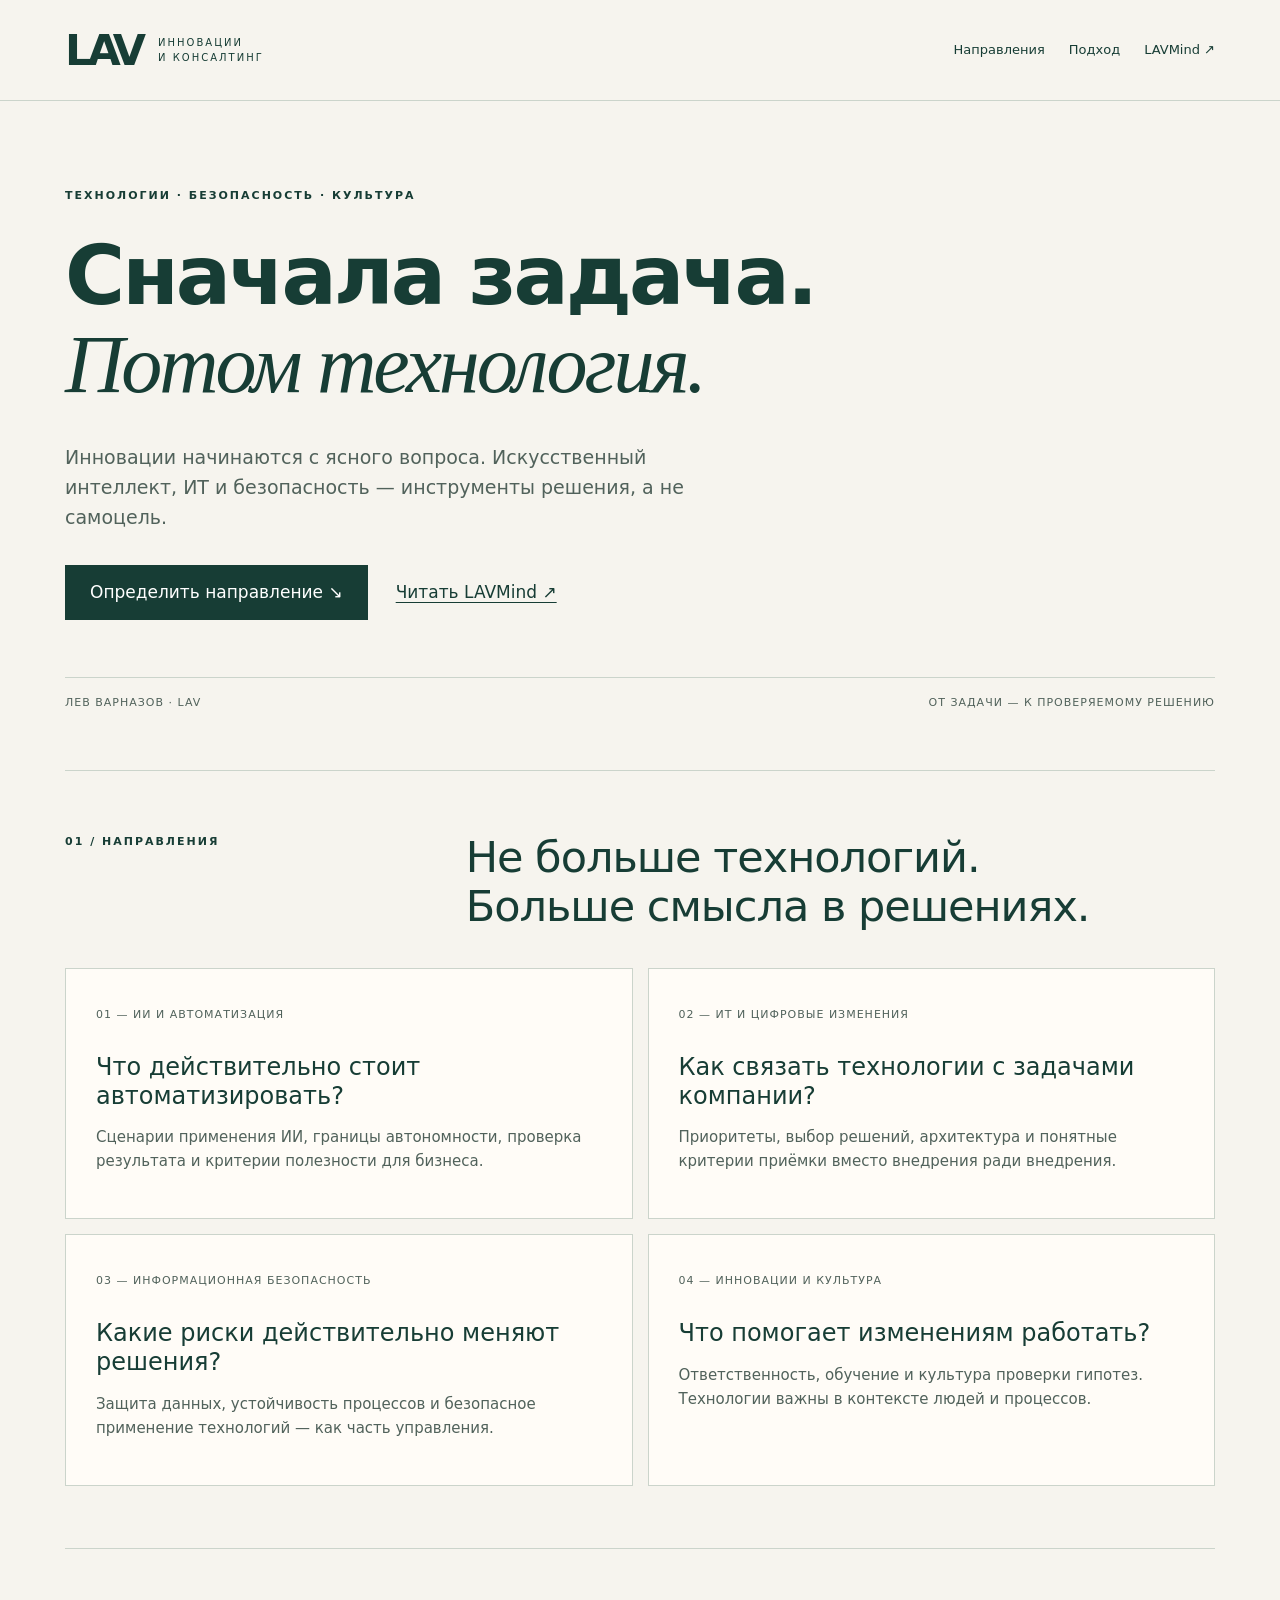
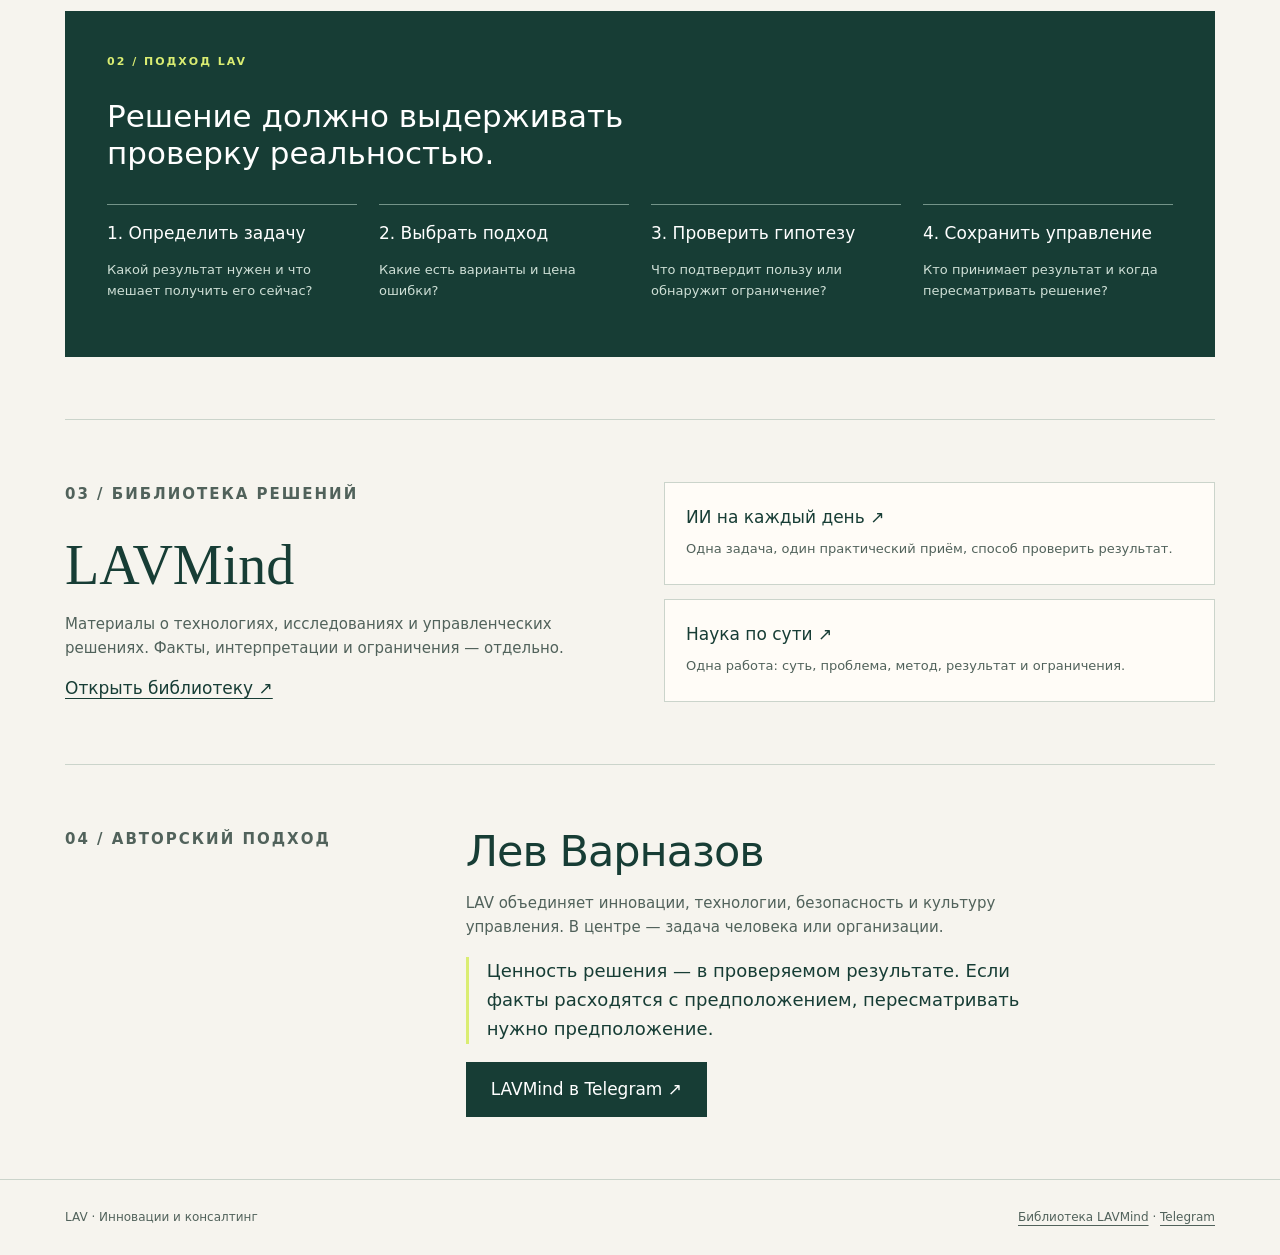
==== site/index.html @ 18399ae2 "release: authorized corporate homepage and empty Mind library" ====
<!doctype html><html lang="ru"><head><meta charset="utf-8"><meta name="viewport" content="width=device-width,initial-scale=1"><meta name="robots" content="index,follow"><meta name="theme-color" content="#173d35"><title>LAV — инновации и консалтинг</title><meta name="description" content="Лев Варназов. Инновации, искусственный интеллект, ИТ, безопасность и культура управления. Сначала задача, потом технология."><link rel="canonical" href="https://varnazov.com/"><meta property="og:type" content="website"><meta property="og:title" content="LAV — инновации и консалтинг"><meta property="og:description" content="Сначала задача, потом технология."><meta property="og:url" content="https://varnazov.com/"><style>
:root{--ink:#173d35;--paper:#f6f4ee;--line:#cbd4cb;--muted:#51625b;--accent:#daed72}
*{box-sizing:border-box}html{scroll-behavior:smooth}body{margin:0;background:var(--paper);color:var(--ink);font:17px/1.6 system-ui,-apple-system,"Segoe UI",sans-serif}a{color:inherit;text-underline-offset:4px}a:focus-visible{outline:3px solid var(--ink);outline-offset:4px}.wrap{width:min(1150px,calc(100% - 64px));margin:auto}.skip{position:absolute;left:10px;top:-70px;background:white;padding:12px;z-index:10}.skip:focus{top:10px}header{border-bottom:1px solid var(--line)}.nav{display:flex;justify-content:space-between;align-items:center;gap:24px;min-height:100px}.brand{display:flex;gap:17px;align-items:center;text-decoration:none}.mark{font-size:43px;letter-spacing:-5px;font-weight:800;line-height:1}.brand small{font-size:10px;line-height:1.5;letter-spacing:2px;text-transform:uppercase}nav{display:flex;gap:24px;flex-wrap:wrap;font-size:13px}nav a{text-decoration:none}nav a:hover{text-decoration:underline}.hero{padding:86px 0 58px}.eyebrow{font-size:11px;text-transform:uppercase;letter-spacing:2px;font-weight:650;margin:0 0 27px}.hero h1{font-size:clamp(44px,6.5vw,82px);font-weight:550;line-height:1.08;letter-spacing:-3px;margin:0 0 32px}.hero h1 em{font-family:Georgia,serif;font-weight:400}.intro{max-width:650px;font-size:19px;color:var(--muted);margin:0 0 32px}.actions{display:flex;gap:28px;align-items:center;flex-wrap:wrap}.btn{background:var(--ink);color:white;display:inline-block;padding:13px 24px;border:1px solid var(--ink);text-decoration:none}.btn:hover{background:#2d6658}.meta{border-top:1px solid var(--line);padding-top:16px;margin-top:57px;display:flex;justify-content:space-between;gap:20px;text-transform:uppercase;letter-spacing:1px;color:var(--muted);font-size:11px}.section{padding:62px 0;border-top:1px solid var(--line)}.section-head{display:grid;grid-template-columns:1fr 2fr;gap:26px;margin-bottom:36px}.section-head h2,.about h2{font-size:clamp(28px,4vw,43px);font-weight:500;line-height:1.15;letter-spacing:-1px;margin:0}.grid{display:grid;grid-template-columns:1fr 1fr;gap:15px}.card{background:#fffcf7;border:1px solid var(--line);padding:30px;min-height:220px}.card small{font-size:11px;color:var(--muted);letter-spacing:1px}.card h3{font-size:24px;font-weight:500;line-height:1.2;margin:27px 0 12px}.card p,.about p,.library p{font-size:15px;color:var(--muted);max-width:570px}.approach{background:var(--ink);color:white;padding:42px;margin:0}.approach .eyebrow{color:var(--accent)}.approach h2{font-size:31px;font-weight:500;max-width:650px;line-height:1.2;margin:0 0 32px}.steps{display:grid;grid-template-columns:repeat(4,1fr);gap:22px}.steps article{border-top:1px solid #749489;padding-top:15px}.steps b{font-weight:500}.steps p{font-size:13px;color:#cedfd6}.library{display:grid;grid-template-columns:1fr 1fr;gap:48px}.library h2{font:normal 56px Georgia,serif;margin:0 0 8px}.series{display:grid;gap:14px}.series a{display:block;background:#fffcf7;padding:21px;text-decoration:none;border:1px solid var(--line)}.series a:hover{border-color:var(--ink)}.series strong{font-weight:500}.series span{display:block;font-size:13px;color:var(--muted);margin-top:8px}.about{display:grid;grid-template-columns:1fr 2fr;gap:26px}.about .quote{border-left:3px solid var(--accent);padding-left:18px;font-size:18px;color:var(--ink)}footer{border-top:1px solid var(--line);padding:28px 0;color:var(--muted);font-size:12px}.foot{display:flex;justify-content:space-between;gap:20px;flex-wrap:wrap}@media(max-width:750px){.wrap{width:min(100% - 40px,1150px)}.nav{padding:24px 0;align-items:flex-start}.brand{gap:12px}.mark{font-size:35px}.brand small{font-size:8px;letter-spacing:1px}nav{font-size:12px;gap:10px;justify-content:flex-end;max-width:145px}.hero{padding:54px 0}.hero h1{letter-spacing:-2px}.intro{font-size:17px}.meta{font-size:9px}.section{padding:43px 0}.section-head,.grid,.library,.about{grid-template-columns:1fr;gap:16px}.card{min-height:0;padding:24px}.card h3{margin:19px 0 10px}.approach{padding:30px 22px;margin:0 -20px}.steps{grid-template-columns:1fr 1fr}.library h2{font-size:46px}}@media(prefers-reduced-motion:reduce){html{scroll-behavior:auto}}
</style></head><body><a class="skip" href="#content">К содержимому</a><header><div class="wrap nav"><a class="brand" href="/" aria-label="LAV — главная"><span class="mark">LAV</span><small>Инновации<br>и консалтинг</small></a><nav aria-label="Навигация"><a href="#focus">Направления</a><a href="#approach">Подход</a><a href="/mind/">LAVMind ↗</a></nav></div></header><main id="content" class="wrap">
<section class="hero"><p class="eyebrow">Технологии · Безопасность · Культура</p><h1>Сначала задача.<br><em>Потом технология.</em></h1><p class="intro">Инновации начинаются с ясного вопроса. Искусственный интеллект, ИТ и безопасность — инструменты решения, а не самоцель.</p><div class="actions"><a class="btn" href="#focus">Определить направление ↘</a><a href="/mind/">Читать LAVMind ↗</a></div><div class="meta"><span>Лев Варназов · LAV</span><span>От задачи — к проверяемому решению</span></div></section>
<section class="section" id="focus"><div class="section-head"><p class="eyebrow">01 / Направления</p><h2>Не больше технологий.<br>Больше смысла в решениях.</h2></div><div class="grid"><article class="card"><small>01 — ИИ И АВТОМАТИЗАЦИЯ</small><h3>Что действительно стоит автоматизировать?</h3><p>Сценарии применения ИИ, границы автономности, проверка результата и критерии полезности для бизнеса.</p></article><article class="card"><small>02 — ИТ И ЦИФРОВЫЕ ИЗМЕНЕНИЯ</small><h3>Как связать технологии с задачами компании?</h3><p>Приоритеты, выбор решений, архитектура и понятные критерии приёмки вместо внедрения ради внедрения.</p></article><article class="card"><small>03 — ИНФОРМАЦИОННАЯ БЕЗОПАСНОСТЬ</small><h3>Какие риски действительно меняют решения?</h3><p>Защита данных, устойчивость процессов и безопасное применение технологий — как часть управления.</p></article><article class="card"><small>04 — ИННОВАЦИИ И КУЛЬТУРА</small><h3>Что помогает изменениям работать?</h3><p>Ответственность, обучение и культура проверки гипотез. Технологии важны в контексте людей и процессов.</p></article></div></section>
<section class="section" id="approach"><div class="approach"><p class="eyebrow">02 / Подход LAV</p><h2>Решение должно выдерживать проверку реальностью.</h2><div class="steps"><article><b>1. Определить задачу</b><p>Какой результат нужен и что мешает получить его сейчас?</p></article><article><b>2. Выбрать подход</b><p>Какие есть варианты и цена ошибки?</p></article><article><b>3. Проверить гипотезу</b><p>Что подтвердит пользу или обнаружит ограничение?</p></article><article><b>4. Сохранить управление</b><p>Кто принимает результат и когда пересматривать решение?</p></article></div></div></section>
<section class="section library" id="mind"><div><p class="eyebrow">03 / Библиотека решений</p><h2>LAVMind</h2><p>Материалы о технологиях, исследованиях и управленческих решениях. Факты, интерпретации и ограничения — отдельно.</p><a href="/mind/">Открыть библиотеку ↗</a></div><div class="series"><a href="/mind/series/daily_ai/"><strong>ИИ на каждый день ↗</strong><span>Одна задача, один практический приём, способ проверить результат.</span></a><a href="/mind/series/research_review/"><strong>Наука по сути ↗</strong><span>Одна работа: суть, проблема, метод, результат и ограничения.</span></a></div></section>
<section class="section about" id="about"><p class="eyebrow">04 / Авторский подход</p><div><h2>Лев Варназов</h2><p>LAV объединяет инновации, технологии, безопасность и культуру управления. В центре — задача человека или организации.</p><p class="quote">Ценность решения — в проверяемом результате. Если факты расходятся с предположением, пересматривать нужно предположение.</p><a class="btn" href="https://t.me/lavmind" rel="noopener noreferrer">LAVMind в Telegram ↗</a></div></section></main><footer><div class="wrap foot"><span>LAV · Инновации и консалтинг</span><span><a href="/mind/">Библиотека LAVMind</a> · <a href="https://t.me/lavmind" rel="noopener noreferrer">Telegram</a></span></div></footer></body></html>
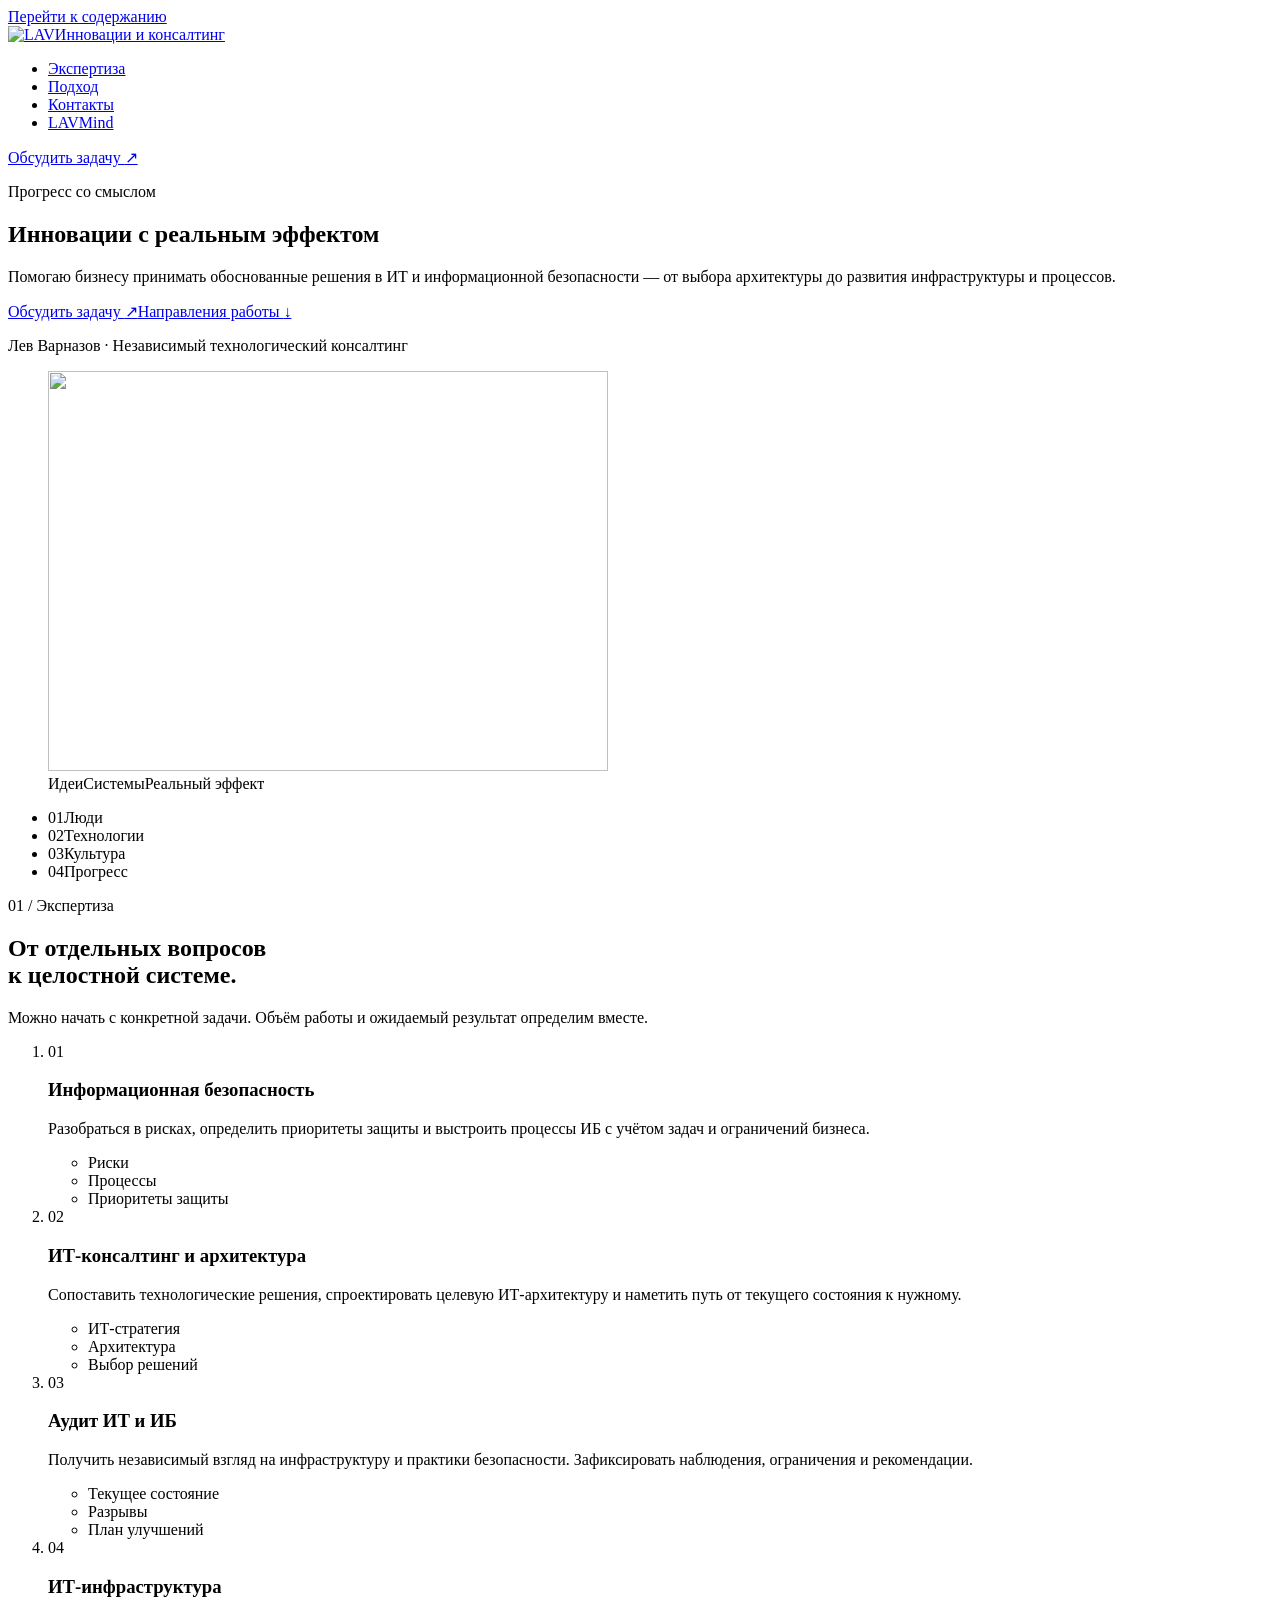
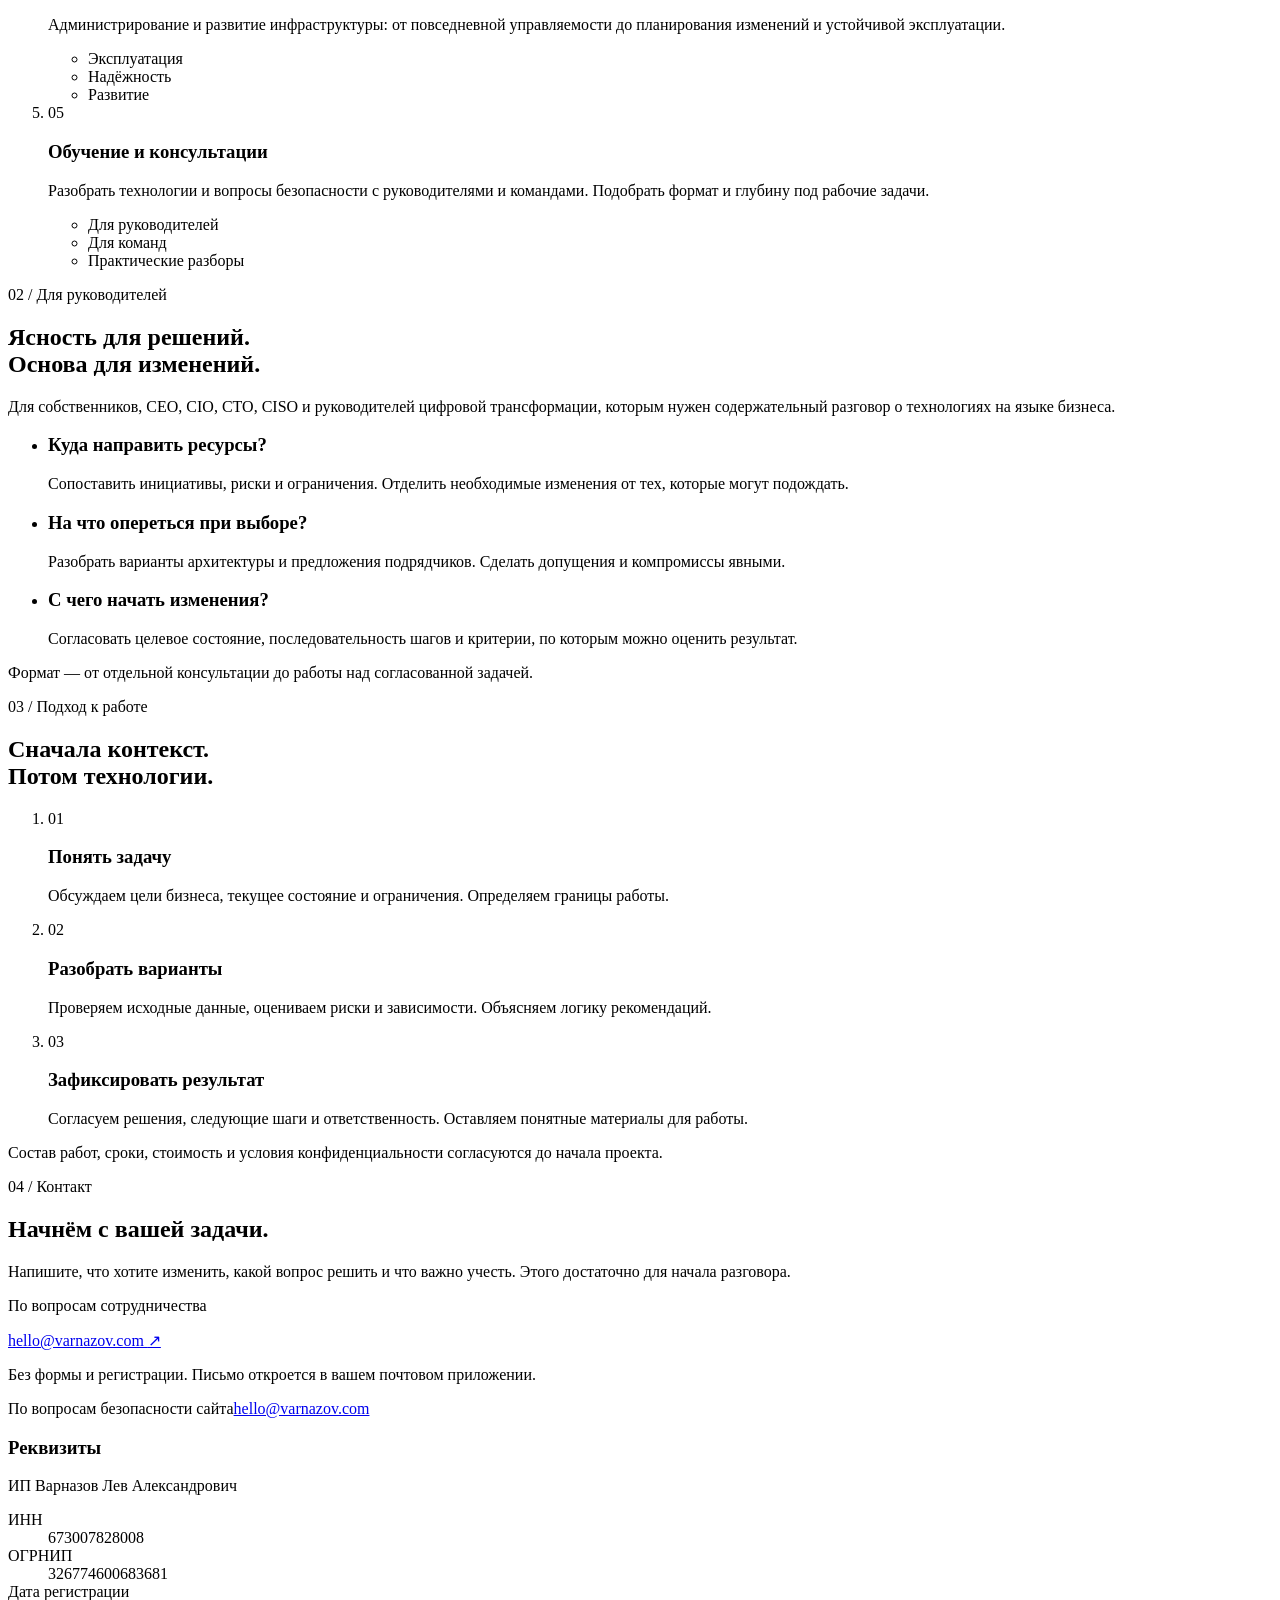
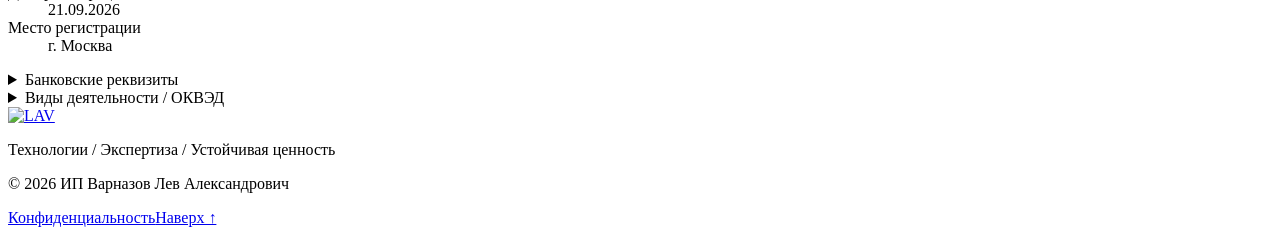
==== commit e2974e16: "Restore original LAV visual identity and matching library" ====
--- a/site/index.html
+++ b/site/index.html
@@ -1,9 +1,82 @@
-<!doctype html><html lang="ru"><head><meta charset="utf-8"><meta name="viewport" content="width=device-width,initial-scale=1"><meta name="robots" content="index,follow"><meta name="theme-color" content="#173d35"><title>LAV — инновации и консалтинг</title><meta name="description" content="Лев Варназов. Инновации, искусственный интеллект, ИТ, безопасность и культура управления. Сначала задача, потом технология."><link rel="canonical" href="https://varnazov.com/"><meta property="og:type" content="website"><meta property="og:title" content="LAV — инновации и консалтинг"><meta property="og:description" content="Сначала задача, потом технология."><meta property="og:url" content="https://varnazov.com/"><style>
-:root{--ink:#173d35;--paper:#f6f4ee;--line:#cbd4cb;--muted:#51625b;--accent:#daed72}
-*{box-sizing:border-box}html{scroll-behavior:smooth}body{margin:0;background:var(--paper);color:var(--ink);font:17px/1.6 system-ui,-apple-system,"Segoe UI",sans-serif}a{color:inherit;text-underline-offset:4px}a:focus-visible{outline:3px solid var(--ink);outline-offset:4px}.wrap{width:min(1150px,calc(100% - 64px));margin:auto}.skip{position:absolute;left:10px;top:-70px;background:white;padding:12px;z-index:10}.skip:focus{top:10px}header{border-bottom:1px solid var(--line)}.nav{display:flex;justify-content:space-between;align-items:center;gap:24px;min-height:100px}.brand{display:flex;gap:17px;align-items:center;text-decoration:none}.mark{font-size:43px;letter-spacing:-5px;font-weight:800;line-height:1}.brand small{font-size:10px;line-height:1.5;letter-spacing:2px;text-transform:uppercase}nav{display:flex;gap:24px;flex-wrap:wrap;font-size:13px}nav a{text-decoration:none}nav a:hover{text-decoration:underline}.hero{padding:86px 0 58px}.eyebrow{font-size:11px;text-transform:uppercase;letter-spacing:2px;font-weight:650;margin:0 0 27px}.hero h1{font-size:clamp(44px,6.5vw,82px);font-weight:550;line-height:1.08;letter-spacing:-3px;margin:0 0 32px}.hero h1 em{font-family:Georgia,serif;font-weight:400}.intro{max-width:650px;font-size:19px;color:var(--muted);margin:0 0 32px}.actions{display:flex;gap:28px;align-items:center;flex-wrap:wrap}.btn{background:var(--ink);color:white;display:inline-block;padding:13px 24px;border:1px solid var(--ink);text-decoration:none}.btn:hover{background:#2d6658}.meta{border-top:1px solid var(--line);padding-top:16px;margin-top:57px;display:flex;justify-content:space-between;gap:20px;text-transform:uppercase;letter-spacing:1px;color:var(--muted);font-size:11px}.section{padding:62px 0;border-top:1px solid var(--line)}.section-head{display:grid;grid-template-columns:1fr 2fr;gap:26px;margin-bottom:36px}.section-head h2,.about h2{font-size:clamp(28px,4vw,43px);font-weight:500;line-height:1.15;letter-spacing:-1px;margin:0}.grid{display:grid;grid-template-columns:1fr 1fr;gap:15px}.card{background:#fffcf7;border:1px solid var(--line);padding:30px;min-height:220px}.card small{font-size:11px;color:var(--muted);letter-spacing:1px}.card h3{font-size:24px;font-weight:500;line-height:1.2;margin:27px 0 12px}.card p,.about p,.library p{font-size:15px;color:var(--muted);max-width:570px}.approach{background:var(--ink);color:white;padding:42px;margin:0}.approach .eyebrow{color:var(--accent)}.approach h2{font-size:31px;font-weight:500;max-width:650px;line-height:1.2;margin:0 0 32px}.steps{display:grid;grid-template-columns:repeat(4,1fr);gap:22px}.steps article{border-top:1px solid #749489;padding-top:15px}.steps b{font-weight:500}.steps p{font-size:13px;color:#cedfd6}.library{display:grid;grid-template-columns:1fr 1fr;gap:48px}.library h2{font:normal 56px Georgia,serif;margin:0 0 8px}.series{display:grid;gap:14px}.series a{display:block;background:#fffcf7;padding:21px;text-decoration:none;border:1px solid var(--line)}.series a:hover{border-color:var(--ink)}.series strong{font-weight:500}.series span{display:block;font-size:13px;color:var(--muted);margin-top:8px}.about{display:grid;grid-template-columns:1fr 2fr;gap:26px}.about .quote{border-left:3px solid var(--accent);padding-left:18px;font-size:18px;color:var(--ink)}footer{border-top:1px solid var(--line);padding:28px 0;color:var(--muted);font-size:12px}.foot{display:flex;justify-content:space-between;gap:20px;flex-wrap:wrap}@media(max-width:750px){.wrap{width:min(100% - 40px,1150px)}.nav{padding:24px 0;align-items:flex-start}.brand{gap:12px}.mark{font-size:35px}.brand small{font-size:8px;letter-spacing:1px}nav{font-size:12px;gap:10px;justify-content:flex-end;max-width:145px}.hero{padding:54px 0}.hero h1{letter-spacing:-2px}.intro{font-size:17px}.meta{font-size:9px}.section{padding:43px 0}.section-head,.grid,.library,.about{grid-template-columns:1fr;gap:16px}.card{min-height:0;padding:24px}.card h3{margin:19px 0 10px}.approach{padding:30px 22px;margin:0 -20px}.steps{grid-template-columns:1fr 1fr}.library h2{font-size:46px}}@media(prefers-reduced-motion:reduce){html{scroll-behavior:auto}}
-</style></head><body><a class="skip" href="#content">К содержимому</a><header><div class="wrap nav"><a class="brand" href="/" aria-label="LAV — главная"><span class="mark">LAV</span><small>Инновации<br>и консалтинг</small></a><nav aria-label="Навигация"><a href="#focus">Направления</a><a href="#approach">Подход</a><a href="/mind/">LAVMind ↗</a></nav></div></header><main id="content" class="wrap">
-<section class="hero"><p class="eyebrow">Технологии · Безопасность · Культура</p><h1>Сначала задача.<br><em>Потом технология.</em></h1><p class="intro">Инновации начинаются с ясного вопроса. Искусственный интеллект, ИТ и безопасность — инструменты решения, а не самоцель.</p><div class="actions"><a class="btn" href="#focus">Определить направление ↘</a><a href="/mind/">Читать LAVMind ↗</a></div><div class="meta"><span>Лев Варназов · LAV</span><span>От задачи — к проверяемому решению</span></div></section>
-<section class="section" id="focus"><div class="section-head"><p class="eyebrow">01 / Направления</p><h2>Не больше технологий.<br>Больше смысла в решениях.</h2></div><div class="grid"><article class="card"><small>01 — ИИ И АВТОМАТИЗАЦИЯ</small><h3>Что действительно стоит автоматизировать?</h3><p>Сценарии применения ИИ, границы автономности, проверка результата и критерии полезности для бизнеса.</p></article><article class="card"><small>02 — ИТ И ЦИФРОВЫЕ ИЗМЕНЕНИЯ</small><h3>Как связать технологии с задачами компании?</h3><p>Приоритеты, выбор решений, архитектура и понятные критерии приёмки вместо внедрения ради внедрения.</p></article><article class="card"><small>03 — ИНФОРМАЦИОННАЯ БЕЗОПАСНОСТЬ</small><h3>Какие риски действительно меняют решения?</h3><p>Защита данных, устойчивость процессов и безопасное применение технологий — как часть управления.</p></article><article class="card"><small>04 — ИННОВАЦИИ И КУЛЬТУРА</small><h3>Что помогает изменениям работать?</h3><p>Ответственность, обучение и культура проверки гипотез. Технологии важны в контексте людей и процессов.</p></article></div></section>
-<section class="section" id="approach"><div class="approach"><p class="eyebrow">02 / Подход LAV</p><h2>Решение должно выдерживать проверку реальностью.</h2><div class="steps"><article><b>1. Определить задачу</b><p>Какой результат нужен и что мешает получить его сейчас?</p></article><article><b>2. Выбрать подход</b><p>Какие есть варианты и цена ошибки?</p></article><article><b>3. Проверить гипотезу</b><p>Что подтвердит пользу или обнаружит ограничение?</p></article><article><b>4. Сохранить управление</b><p>Кто принимает результат и когда пересматривать решение?</p></article></div></div></section>
-<section class="section library" id="mind"><div><p class="eyebrow">03 / Библиотека решений</p><h2>LAVMind</h2><p>Материалы о технологиях, исследованиях и управленческих решениях. Факты, интерпретации и ограничения — отдельно.</p><a href="/mind/">Открыть библиотеку ↗</a></div><div class="series"><a href="/mind/series/daily_ai/"><strong>ИИ на каждый день ↗</strong><span>Одна задача, один практический приём, способ проверить результат.</span></a><a href="/mind/series/research_review/"><strong>Наука по сути ↗</strong><span>Одна работа: суть, проблема, метод, результат и ограничения.</span></a></div></section>
-<section class="section about" id="about"><p class="eyebrow">04 / Авторский подход</p><div><h2>Лев Варназов</h2><p>LAV объединяет инновации, технологии, безопасность и культуру управления. В центре — задача человека или организации.</p><p class="quote">Ценность решения — в проверяемом результате. Если факты расходятся с предположением, пересматривать нужно предположение.</p><a class="btn" href="https://t.me/lavmind" rel="noopener noreferrer">LAVMind в Telegram ↗</a></div></section></main><footer><div class="wrap foot"><span>LAV · Инновации и консалтинг</span><span><a href="/mind/">Библиотека LAVMind</a> · <a href="https://t.me/lavmind" rel="noopener noreferrer">Telegram</a></span></div></footer></body></html>
+<!DOCTYPE html>
+<html lang="ru">
+<head>
+  <meta charset="utf-8">
+  <meta http-equiv="Content-Security-Policy" content="default-src &#39;none&#39;; base-uri &#39;none&#39;; form-action &#39;none&#39;; object-src &#39;none&#39;; script-src &#39;sha256-hImSVvE1A2e6qQMuxeEaxQXECHPuZQ1bmLRBfBeui4U=&#39;; style-src &#39;self&#39;; img-src &#39;self&#39;; font-src &#39;self&#39;; connect-src &#39;self&#39;; media-src &#39;none&#39;; frame-src &#39;none&#39;; worker-src &#39;none&#39;; manifest-src &#39;none&#39;">
+  <meta name="viewport" content="width=device-width, initial-scale=1">
+  <meta name="referrer" content="no-referrer">
+  <meta name="color-scheme" content="light">
+  <meta name="theme-color" content="#ffffff">
+  <title>LAV — инновации и консалтинг в ИТ и информационной безопасности</title>
+  <meta name="description" content="Независимый ИТ- и ИБ-консалтинг Льва Варназова. Архитектура, аудит, развитие инфраструктуры и консультации для руководителей. Обсудим вашу бизнес-задачу.">
+  
+  <link rel="canonical" href="https://varnazov.com/">
+  <meta property="og:type" content="website">
+  <meta property="og:locale" content="ru_RU">
+  <meta property="og:site_name" content="LAV">
+  <meta property="og:title" content="LAV — инновации и консалтинг в ИТ и информационной безопасности">
+  <meta property="og:description" content="Независимый ИТ- и ИБ-консалтинг Льва Варназова. Архитектура, аудит, развитие инфраструктуры и консультации для руководителей. Обсудим вашу бизнес-задачу.">
+  <meta property="og:url" content="https://varnazov.com/">
+  <meta property="og:image" content="https://varnazov.com/assets/og.9cd349de22f0d531.png">
+  <meta property="og:image:width" content="1200">
+  <meta property="og:image:height" content="630">
+  <meta property="og:image:alt" content="LAV — Инновации и консалтинг">
+  <meta name="twitter:card" content="summary_large_image">
+  <meta name="twitter:title" content="LAV — инновации и консалтинг в ИТ и информационной безопасности">
+  <meta name="twitter:description" content="Независимый ИТ- и ИБ-консалтинг Льва Варназова. Архитектура, аудит, развитие инфраструктуры и консультации для руководителей. Обсудим вашу бизнес-задачу.">
+  <meta name="twitter:image" content="https://varnazov.com/assets/og.9cd349de22f0d531.png">
+  <meta name="twitter:image:alt" content="LAV — Инновации и консалтинг">
+  <link rel="icon" href="/favicon.png" type="image/png" sizes="64x64">
+  <link rel="apple-touch-icon" href="/apple-touch-icon.png">
+  <link rel="preload" href="/assets/inter-cyrillic.71d5ee93cc1e9f1d.woff2" as="font" type="font/woff2" crossorigin>
+  <link rel="preload" href="/assets/manrope-cyrillic.c268b459a9329e59.woff2" as="font" type="font/woff2" crossorigin>
+  <link rel="stylesheet" href="/assets/styles.7a757f7e3e5e91c9.css">
+  <script type="application/ld+json">{"@context":"https://schema.org","@type":"Organization","name":"LAV","legalName":"ИП Варназов Лев Александрович","url":"https://varnazov.com/","email":"hello@varnazov.com","description":"Независимый ИТ- и ИБ-консалтинг Льва Варназова. Архитектура, аудит, развитие инфраструктуры и консультации для руководителей. Обсудим вашу бизнес-задачу.","founder":{"@type":"Person","name":"Лев Варназов"},"taxID":"673007828008"}</script>
+</head>
+<body id="top">
+  <a class="skip-link" href="#main">Перейти к содержанию</a>
+  <div class="container">
+    <header class="site-header">
+      <a class="brand" href="/"><img class="brand-mark" src="/assets/brand-mark.a3c49823f5a9727a.png" width="746" height="215" alt="LAV"><span class="tagline">Инновации и консалтинг</span></a>
+      <nav aria-label="Основная навигация"><ul class="nav-list"><li><a href="/#services">Экспертиза</a></li><li><a href="/#approach">Подход</a></li><li><a href="/#contact">Контакты</a></li><li><a href="/mind/">LAVMind</a></li></ul></nav>
+      <a class="header-contact" href="mailto:hello@varnazov.com">Обсудить задачу <span class="arrow" aria-hidden="true">↗</span></a>
+    </header>
+  </div>
+  <main id="main" tabindex="-1">
+    <section class="hero container" aria-labelledby="hero-title">
+      <div class="hero-grid"><div>
+        <p class="eyebrow hero-eyebrow">Прогресс со смыслом</p>
+        <h1 id="hero-title"><span class="hero-title-line">Инновации</span> <span class="hero-title-line">с реальным эффектом</span></h1>
+        <p class="hero-intro">Помогаю бизнесу принимать обоснованные решения в ИТ и информационной безопасности — от выбора архитектуры до развития инфраструктуры и процессов.</p>
+        <div class="hero-actions"><a class="button" href="mailto:hello@varnazov.com">Обсудить задачу <span class="arrow" aria-hidden="true">↗</span></a><a class="text-link" href="#services">Направления работы <span aria-hidden="true">↓</span></a></div>
+        <p class="hero-note">Лев Варназов · Независимый технологический консалтинг</p>
+      </div>
+      <figure class="architecture">
+        <img src="/assets/architecture.0feb53ade5edc50a.svg" width="560" height="400" alt="">
+        <figcaption><span>Идеи</span><span>Системы</span><span>Реальный эффект</span></figcaption>
+      </figure></div>
+      <ul class="principles"><li><span>01</span>Люди</li><li><span>02</span>Технологии</li><li><span>03</span>Культура</li><li><span>04</span>Прогресс</li></ul>
+    </section>
+    <section class="section container" id="services" aria-labelledby="services-title">
+      <div class="section-heading"><p class="eyebrow">01 / Экспертиза</p><div><h2 id="services-title">От отдельных вопросов<br>к целостной системе.</h2><p class="section-intro">Можно начать с конкретной задачи. Объём работы и ожидаемый результат определим вместе.</p></div></div>
+      <ol><li class="service"><span class="service-number" aria-hidden="true">01</span><h3>Информационная безопасность</h3><div class="service-copy"><p>Разобраться в рисках, определить приоритеты защиты и выстроить процессы ИБ с учётом задач и ограничений бизнеса.</p><ul class="tags" aria-label="Темы направления"><li>Риски</li><li>Процессы</li><li>Приоритеты защиты</li></ul></div></li><li class="service"><span class="service-number" aria-hidden="true">02</span><h3>ИТ-консалтинг и архитектура</h3><div class="service-copy"><p>Сопоставить технологические решения, спроектировать целевую ИТ-архитектуру и наметить путь от текущего состояния к нужному.</p><ul class="tags" aria-label="Темы направления"><li>ИТ-стратегия</li><li>Архитектура</li><li>Выбор решений</li></ul></div></li><li class="service"><span class="service-number" aria-hidden="true">03</span><h3>Аудит ИТ и ИБ</h3><div class="service-copy"><p>Получить независимый взгляд на инфраструктуру и практики безопасности. Зафиксировать наблюдения, ограничения и рекомендации.</p><ul class="tags" aria-label="Темы направления"><li>Текущее состояние</li><li>Разрывы</li><li>План улучшений</li></ul></div></li><li class="service"><span class="service-number" aria-hidden="true">04</span><h3>ИТ-инфраструктура</h3><div class="service-copy"><p>Администрирование и развитие инфраструктуры: от повседневной управляемости до планирования изменений и устойчивой эксплуатации.</p><ul class="tags" aria-label="Темы направления"><li>Эксплуатация</li><li>Надёжность</li><li>Развитие</li></ul></div></li><li class="service"><span class="service-number" aria-hidden="true">05</span><h3>Обучение и консультации</h3><div class="service-copy"><p>Разобрать технологии и вопросы безопасности с руководителями и командами. Подобрать формат и глубину под рабочие задачи.</p><ul class="tags" aria-label="Темы направления"><li>Для руководителей</li><li>Для команд</li><li>Практические разборы</li></ul></div></li></ol>
+    </section>
+    <section class="section business" aria-labelledby="business-title"><div class="container business-grid">
+      <div><p class="eyebrow">02 / Для руководителей</p><h2 id="business-title">Ясность для решений.<br>Основа для изменений.</h2><p class="business-intro">Для собственников, CEO, CIO, CTO, CISO и руководителей цифровой трансформации, которым нужен содержательный разговор о технологиях на языке бизнеса.</p></div>
+      <div><ul class="business-list"><li><h3>Куда направить ресурсы?</h3><p>Сопоставить инициативы, риски и ограничения. Отделить необходимые изменения от тех, которые могут подождать.</p></li><li><h3>На что опереться при выборе?</h3><p>Разобрать варианты архитектуры и предложения подрядчиков. Сделать допущения и компромиссы явными.</p></li><li><h3>С чего начать изменения?</h3><p>Согласовать целевое состояние, последовательность шагов и критерии, по которым можно оценить результат.</p></li></ul><p class="business-note">Формат — от отдельной консультации до работы над согласованной задачей.</p></div>
+    </div></section>
+    <section class="section container" id="approach" aria-labelledby="approach-title">
+      <div class="section-heading"><p class="eyebrow">03 / Подход к работе</p><h2 id="approach-title">Сначала контекст.<br>Потом технологии.</h2></div>
+      <ol class="steps"><li class="step"><span class="step-index" aria-hidden="true">01</span><h3>Понять задачу</h3><p>Обсуждаем цели бизнеса, текущее состояние и ограничения. Определяем границы работы.</p></li><li class="step"><span class="step-index" aria-hidden="true">02</span><h3>Разобрать варианты</h3><p>Проверяем исходные данные, оцениваем риски и зависимости. Объясняем логику рекомендаций.</p></li><li class="step"><span class="step-index" aria-hidden="true">03</span><h3>Зафиксировать результат</h3><p>Согласуем решения, следующие шаги и ответственность. Оставляем понятные материалы для работы.</p></li></ol>
+      <p class="approach-note">Состав работ, сроки, стоимость и условия конфиденциальности согласуются до начала проекта.</p>
+    </section>
+    <section class="section contact" id="contact" aria-labelledby="contact-title"><div class="container contact-grid">
+      <div><p class="eyebrow">04 / Контакт</p><h2 id="contact-title">Начнём с вашей задачи.</h2><p class="contact-intro">Напишите, что хотите изменить, какой вопрос решить и что важно учесть. Этого достаточно для начала разговора.</p><p class="contact-email-label">По вопросам сотрудничества</p><a class="email-link" href="mailto:hello@varnazov.com">hello@varnazov.com <span aria-hidden="true">↗</span></a><p class="contact-privacy">Без формы и регистрации. Письмо откроется в вашем почтовом приложении.</p><p class="security-contact"><span>По вопросам безопасности сайта</span><a href="mailto:hello@varnazov.com">hello@varnazov.com</a></p></div>
+      <aside class="requisites" aria-labelledby="requisites-title"><h3 id="requisites-title">Реквизиты</h3><p class="legal-name">ИП Варназов Лев Александрович</p><dl class="requisites-list"><div><dt>ИНН</dt><dd>673007828008</dd></div><div><dt>ОГРНИП</dt><dd>326774600683681</dd></div><div><dt>Дата регистрации</dt><dd>21.09.2026</dd></div><div><dt>Место регистрации</dt><dd>г. Москва</dd></div></dl><details class="bank-details"><summary>Банковские реквизиты</summary><dl class="requisites-list"><div><dt>Банк</dt><dd>АО «ТБанк»</dd></div><div><dt>Расчётный счёт</dt><dd>40802810000010107695</dd></div><div><dt>Корреспондентский счёт</dt><dd>30101810145250000974</dd></div><div><dt>БИК</dt><dd>044525974</dd></div><div><dt>ИНН банка</dt><dd>7710140679</dd></div><div><dt>Юридический адрес банка</dt><dd>Москва, 127287, ул. Хуторская 2-я, д. 38А, стр. 26</dd></div></dl></details><details class="bank-details activities"><summary>Виды деятельности / ОКВЭД</summary><p class="activity-label">Основной вид деятельности</p><p><span class="activity-code">62.02.9</span> Деятельность консультативная в области компьютерных технологий прочая.</p><p class="activity-label">Дополнительные виды деятельности</p><ul><li><span class="activity-code">62.01</span> Разработка компьютерного программного обеспечения.</li><li><span class="activity-code">62.02</span> Деятельность консультативная и работы в области компьютерных технологий.</li><li><span class="activity-code">62.03</span> Деятельность по управлению компьютерным оборудованием.</li><li><span class="activity-code">62.09</span> Деятельность, связанная с использованием вычислительной техники и информационных технологий, прочая.</li><li><span class="activity-code">74.90.6</span> Предоставление прочих технических консультаций, деятельность консультантов, кроме архитекторов, проектировщиков и консультантов по управлению.</li></ul></details></aside>
+    </div></section></main>
+  <footer class="site-footer"><div class="container">
+    <div class="footer-top"><a class="brand" href="/"><img class="brand-mark" src="/assets/brand-mark.a3c49823f5a9727a.png" width="746" height="215" alt="LAV"></a><p class="footer-note">Технологии / Экспертиза / Устойчивая ценность</p></div>
+    <div class="footer-bottom"><p>© 2026 ИП Варназов Лев Александрович</p><div class="footer-links"><a href="/privacy/">Конфиденциальность</a><a href="#top">Наверх ↑</a></div></div>
+  </div></footer>
+</body>
+</html>
